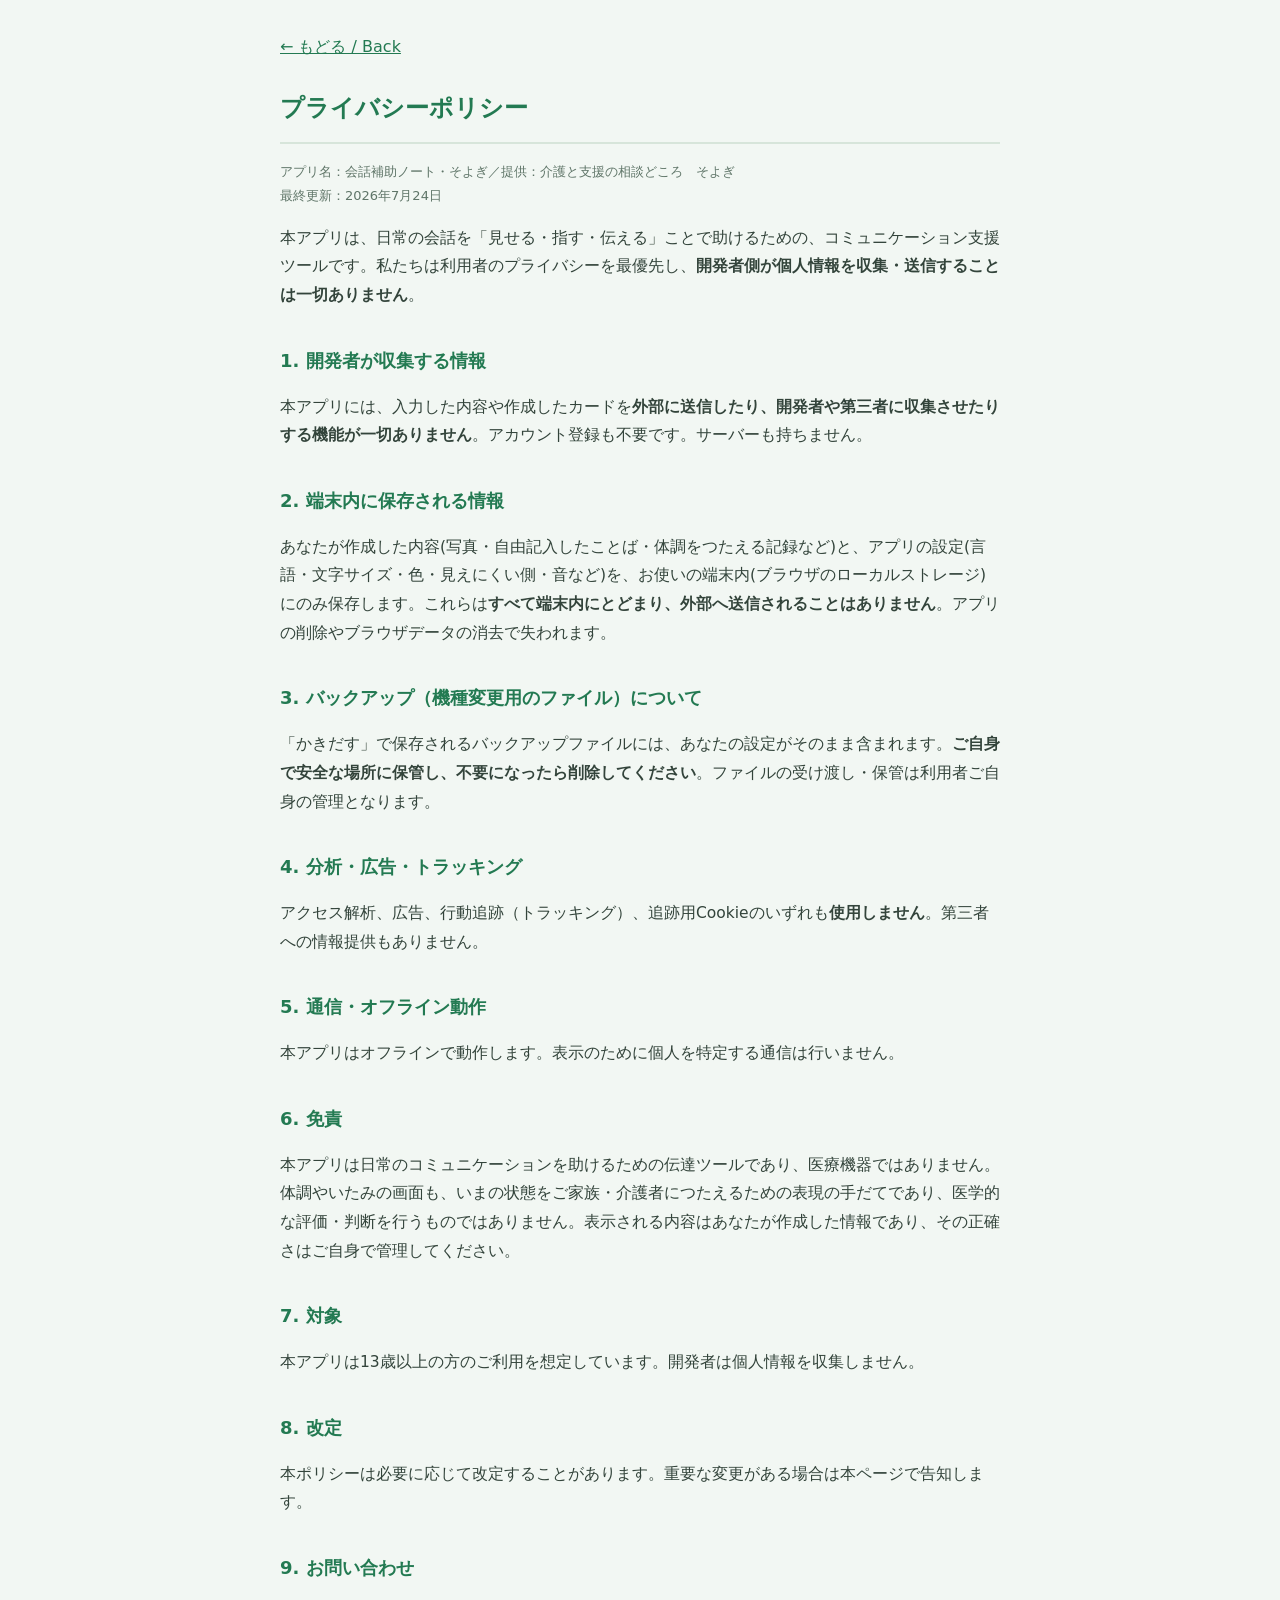
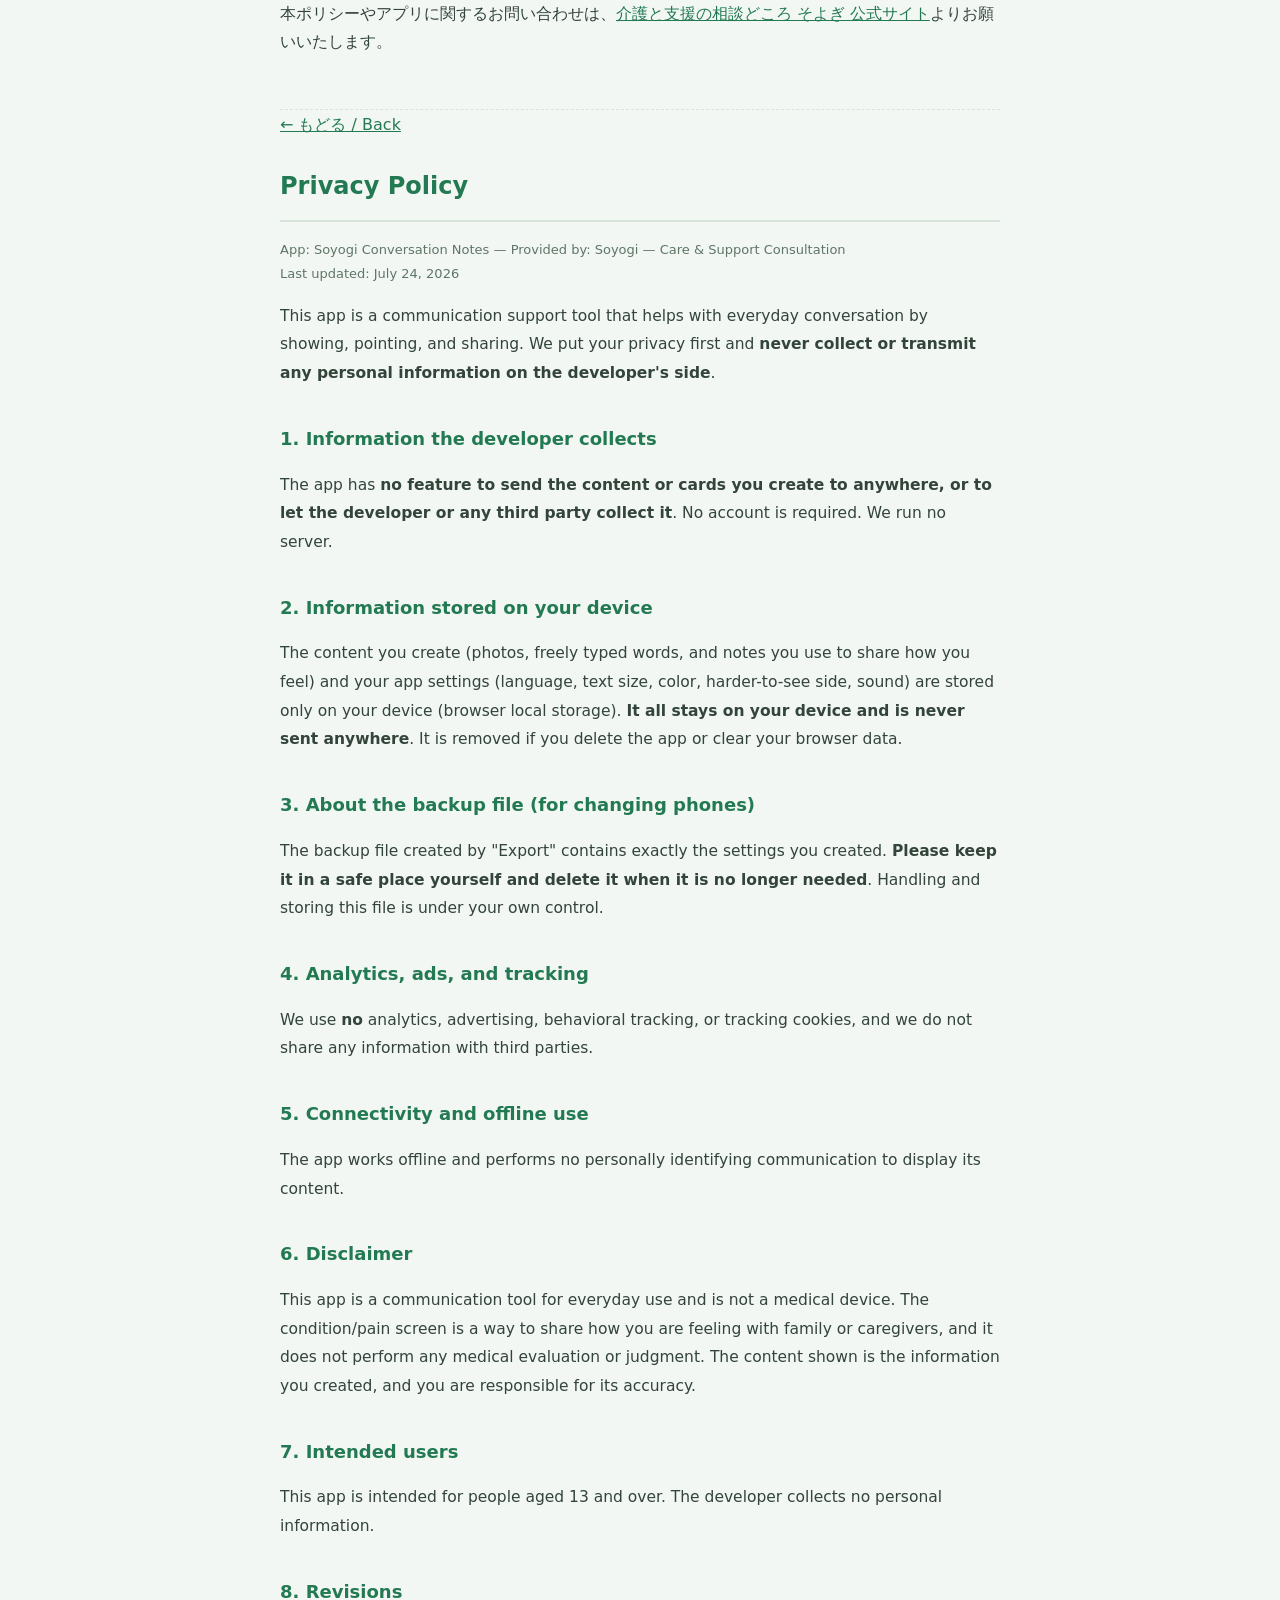
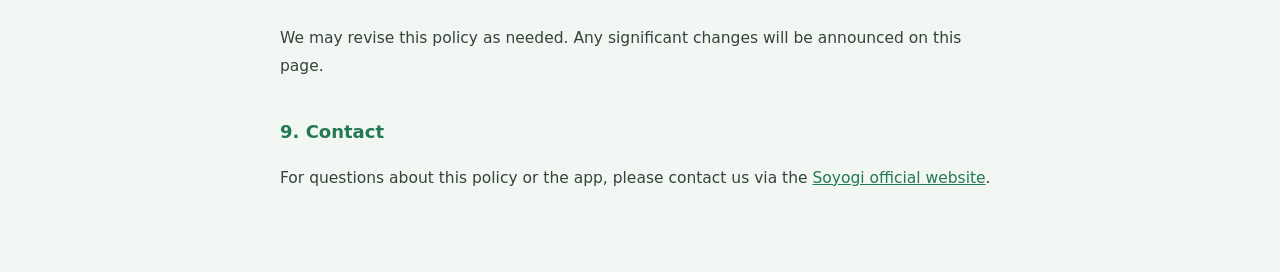
==== privacy.html @ 41d5c4c6 "kaiwa_hojo_note_web (Vercel + Farcaster Mini App) initial commit 会話補助ノート・そよぎ web公開用。fc:miniappメタ＋far" ====
<!DOCTYPE html>
<html lang="ja">
<head>
<meta charset="UTF-8">
<meta name="viewport" content="width=device-width, initial-scale=1.0">
<meta name="theme-color" content="#2e9e6b">
<title>プライバシーポリシー｜会話補助ノート・そよぎ</title>
<style>
  :root{ --brand:#237a52; --ink:#33443b; --soft:#5f7568; --line:#d7e5da; --bg:#f2f7f3; }
  *{box-sizing:border-box;}
  body{ margin:0; background:var(--bg); color:var(--ink);
    font-family:"Hiragino Kaku Gothic ProN","Yu Gothic UI","Noto Sans JP","Segoe UI",system-ui,sans-serif;
    line-height:1.85; }
  main{ max-width:760px; margin:0 auto; padding:32px 20px 64px; }
  h1{ font-size:24px; color:var(--brand); border-bottom:2px solid var(--line); padding-bottom:12px; }
  h2{ font-size:18px; color:var(--brand); margin-top:34px; }
  p,li{ font-size:15.5px; }
  ul{ padding-left:22px; }
  .meta{ color:var(--soft); font-size:13px; }
  .back{ display:inline-block; margin-bottom:8px; color:var(--brand); }
  .lang-sep{ margin:52px 0 0; border:0; border-top:1px dashed var(--line); }
  a{ color:var(--brand); }
</style>
</head>
<body>
<main>
  <a class="back" href="./">← もどる / Back</a>
  <h1>プライバシーポリシー</h1>
  <p class="meta">アプリ名：会話補助ノート・そよぎ／提供：介護と支援の相談どころ　そよぎ<br>最終更新：2026年7月24日</p>

  <p>本アプリは、日常の会話を「見せる・指す・伝える」ことで助けるための、コミュニケーション支援ツールです。私たちは利用者のプライバシーを最優先し、<strong>開発者側が個人情報を収集・送信することは一切ありません</strong>。</p>

  <h2>1. 開発者が収集する情報</h2>
  <p>本アプリには、入力した内容や作成したカードを<strong>外部に送信したり、開発者や第三者に収集させたりする機能が一切ありません</strong>。アカウント登録も不要です。サーバーも持ちません。</p>

  <h2>2. 端末内に保存される情報</h2>
  <p>あなたが作成した内容(写真・自由記入したことば・体調をつたえる記録など)と、アプリの設定(言語・文字サイズ・色・見えにくい側・音など)を、お使いの端末内(ブラウザのローカルストレージ)にのみ保存します。これらは<strong>すべて端末内にとどまり、外部へ送信されることはありません</strong>。アプリの削除やブラウザデータの消去で失われます。</p>

  <h2>3. バックアップ（機種変更用のファイル）について</h2>
  <p>「かきだす」で保存されるバックアップファイルには、あなたの設定がそのまま含まれます。<strong>ご自身で安全な場所に保管し、不要になったら削除してください</strong>。ファイルの受け渡し・保管は利用者ご自身の管理となります。</p>

  <h2>4. 分析・広告・トラッキング</h2>
  <p>アクセス解析、広告、行動追跡（トラッキング）、追跡用Cookieのいずれも<strong>使用しません</strong>。第三者への情報提供もありません。</p>

  <h2>5. 通信・オフライン動作</h2>
  <p>本アプリはオフラインで動作します。表示のために個人を特定する通信は行いません。</p>

  <h2>6. 免責</h2>
  <p>本アプリは日常のコミュニケーションを助けるための伝達ツールであり、医療機器ではありません。体調やいたみの画面も、いまの状態をご家族・介護者につたえるための表現の手だてであり、医学的な評価・判断を行うものではありません。表示される内容はあなたが作成した情報であり、その正確さはご自身で管理してください。</p>

  <h2>7. 対象</h2>
  <p>本アプリは13歳以上の方のご利用を想定しています。開発者は個人情報を収集しません。</p>

  <h2>8. 改定</h2>
  <p>本ポリシーは必要に応じて改定することがあります。重要な変更がある場合は本ページで告知します。</p>

  <h2>9. お問い合わせ</h2>
  <p>本ポリシーやアプリに関するお問い合わせは、<a href="https://soyogi.hp.peraichi.com/top" target="_blank" rel="noopener noreferrer">介護と支援の相談どころ そよぎ 公式サイト</a>よりお願いいたします。</p>

  <hr class="lang-sep">

  <a class="back" href="./">← もどる / Back</a>
  <h1>Privacy Policy</h1>
  <p class="meta">App: Soyogi Conversation Notes — Provided by: Soyogi — Care &amp; Support Consultation<br>Last updated: July 24, 2026</p>

  <p>This app is a communication support tool that helps with everyday conversation by showing, pointing, and sharing. We put your privacy first and <strong>never collect or transmit any personal information on the developer's side</strong>.</p>

  <h2>1. Information the developer collects</h2>
  <p>The app has <strong>no feature to send the content or cards you create to anywhere, or to let the developer or any third party collect it</strong>. No account is required. We run no server.</p>

  <h2>2. Information stored on your device</h2>
  <p>The content you create (photos, freely typed words, and notes you use to share how you feel) and your app settings (language, text size, color, harder-to-see side, sound) are stored only on your device (browser local storage). <strong>It all stays on your device and is never sent anywhere</strong>. It is removed if you delete the app or clear your browser data.</p>

  <h2>3. About the backup file (for changing phones)</h2>
  <p>The backup file created by "Export" contains exactly the settings you created. <strong>Please keep it in a safe place yourself and delete it when it is no longer needed</strong>. Handling and storing this file is under your own control.</p>

  <h2>4. Analytics, ads, and tracking</h2>
  <p>We use <strong>no</strong> analytics, advertising, behavioral tracking, or tracking cookies, and we do not share any information with third parties.</p>

  <h2>5. Connectivity and offline use</h2>
  <p>The app works offline and performs no personally identifying communication to display its content.</p>

  <h2>6. Disclaimer</h2>
  <p>This app is a communication tool for everyday use and is not a medical device. The condition/pain screen is a way to share how you are feeling with family or caregivers, and it does not perform any medical evaluation or judgment. The content shown is the information you created, and you are responsible for its accuracy.</p>

  <h2>7. Intended users</h2>
  <p>This app is intended for people aged 13 and over. The developer collects no personal information.</p>

  <h2>8. Revisions</h2>
  <p>We may revise this policy as needed. Any significant changes will be announced on this page.</p>

  <h2>9. Contact</h2>
  <p>For questions about this policy or the app, please contact us via the <a href="https://soyogi.hp.peraichi.com/top" target="_blank" rel="noopener noreferrer">Soyogi official website</a>.</p>
</main>
</body>
</html>
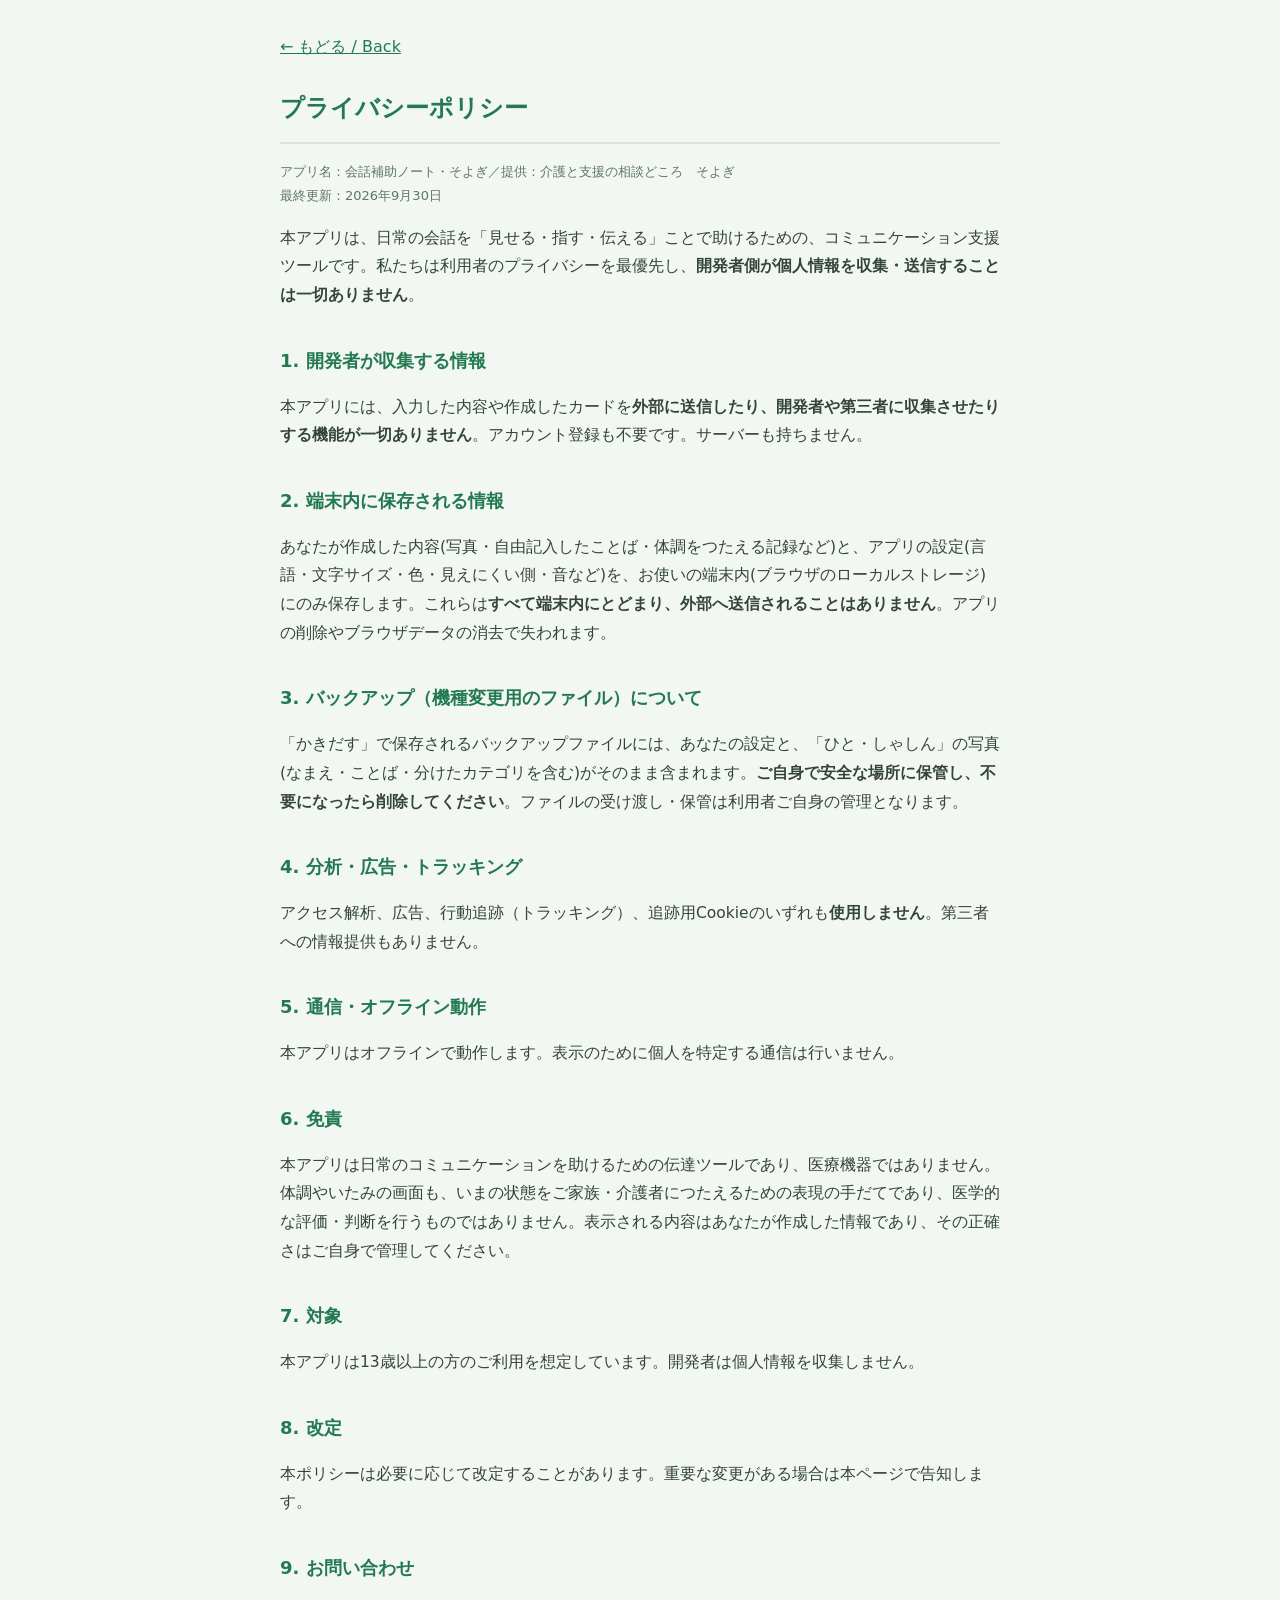
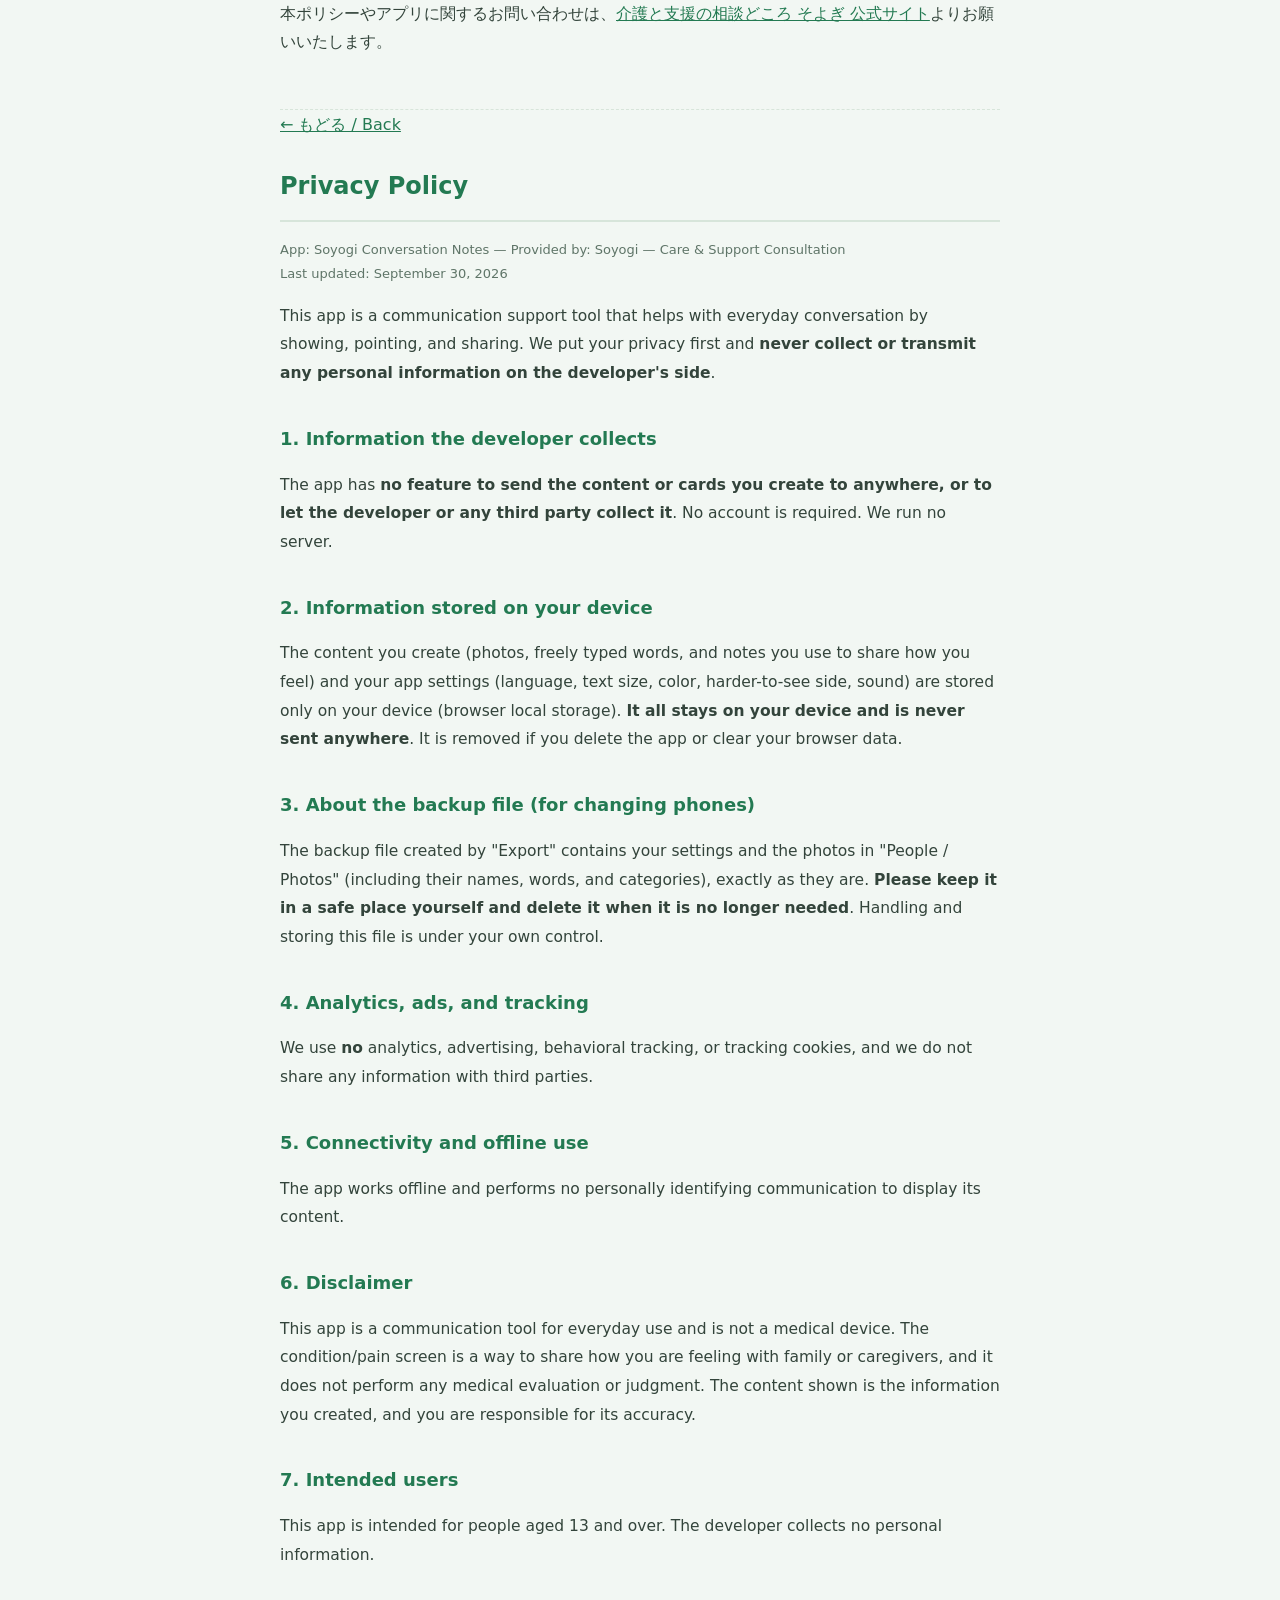
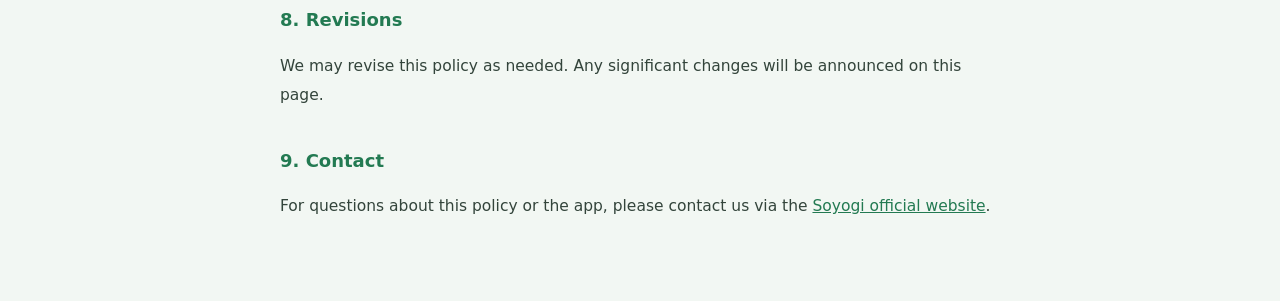
==== commit 669a34d5: "v0.1.9: 機種変更に写真も入れる・読み上げ操作(TalkBack など)でも押せる(本体と同じ app.js・tap.js・i18n.js・privacy.html・sw.js・_smoke.j" ====
--- a/privacy.html
+++ b/privacy.html
@@ -26,7 +26,7 @@
 <main>
   <a class="back" href="./">← もどる / Back</a>
   <h1>プライバシーポリシー</h1>
-  <p class="meta">アプリ名：会話補助ノート・そよぎ／提供：介護と支援の相談どころ　そよぎ<br>最終更新：2026年7月24日</p>
+  <p class="meta">アプリ名：会話補助ノート・そよぎ／提供：介護と支援の相談どころ　そよぎ<br>最終更新：2026年9月30日</p>
 
   <p>本アプリは、日常の会話を「見せる・指す・伝える」ことで助けるための、コミュニケーション支援ツールです。私たちは利用者のプライバシーを最優先し、<strong>開発者側が個人情報を収集・送信することは一切ありません</strong>。</p>
 
@@ -37,7 +37,7 @@
   <p>あなたが作成した内容(写真・自由記入したことば・体調をつたえる記録など)と、アプリの設定(言語・文字サイズ・色・見えにくい側・音など)を、お使いの端末内(ブラウザのローカルストレージ)にのみ保存します。これらは<strong>すべて端末内にとどまり、外部へ送信されることはありません</strong>。アプリの削除やブラウザデータの消去で失われます。</p>
 
   <h2>3. バックアップ（機種変更用のファイル）について</h2>
-  <p>「かきだす」で保存されるバックアップファイルには、あなたの設定がそのまま含まれます。<strong>ご自身で安全な場所に保管し、不要になったら削除してください</strong>。ファイルの受け渡し・保管は利用者ご自身の管理となります。</p>
+  <p>「かきだす」で保存されるバックアップファイルには、あなたの設定と、「ひと・しゃしん」の写真(なまえ・ことば・分けたカテゴリを含む)がそのまま含まれます。<strong>ご自身で安全な場所に保管し、不要になったら削除してください</strong>。ファイルの受け渡し・保管は利用者ご自身の管理となります。</p>
 
   <h2>4. 分析・広告・トラッキング</h2>
   <p>アクセス解析、広告、行動追跡（トラッキング）、追跡用Cookieのいずれも<strong>使用しません</strong>。第三者への情報提供もありません。</p>
@@ -55,13 +55,13 @@
   <p>本ポリシーは必要に応じて改定することがあります。重要な変更がある場合は本ページで告知します。</p>
 
   <h2>9. お問い合わせ</h2>
-  <p>本ポリシーやアプリに関するお問い合わせは、<a href="https://soyogi.hp.peraichi.com/top" target="_blank" rel="noopener noreferrer">介護と支援の相談どころ そよぎ 公式サイト</a>よりお願いいたします。</p>
+  <p>本ポリシーやアプリに関するお問い合わせは、<a href="https://soudansoyogi.com/" target="_blank" rel="noopener noreferrer">介護と支援の相談どころ そよぎ 公式サイト</a>よりお願いいたします。</p>
 
   <hr class="lang-sep">
 
   <a class="back" href="./">← もどる / Back</a>
   <h1>Privacy Policy</h1>
-  <p class="meta">App: Soyogi Conversation Notes — Provided by: Soyogi — Care &amp; Support Consultation<br>Last updated: July 24, 2026</p>
+  <p class="meta">App: Soyogi Conversation Notes — Provided by: Soyogi — Care &amp; Support Consultation<br>Last updated: September 30, 2026</p>
 
   <p>This app is a communication support tool that helps with everyday conversation by showing, pointing, and sharing. We put your privacy first and <strong>never collect or transmit any personal information on the developer's side</strong>.</p>
 
@@ -72,7 +72,7 @@
   <p>The content you create (photos, freely typed words, and notes you use to share how you feel) and your app settings (language, text size, color, harder-to-see side, sound) are stored only on your device (browser local storage). <strong>It all stays on your device and is never sent anywhere</strong>. It is removed if you delete the app or clear your browser data.</p>
 
   <h2>3. About the backup file (for changing phones)</h2>
-  <p>The backup file created by "Export" contains exactly the settings you created. <strong>Please keep it in a safe place yourself and delete it when it is no longer needed</strong>. Handling and storing this file is under your own control.</p>
+  <p>The backup file created by "Export" contains your settings and the photos in "People / Photos" (including their names, words, and categories), exactly as they are. <strong>Please keep it in a safe place yourself and delete it when it is no longer needed</strong>. Handling and storing this file is under your own control.</p>
 
   <h2>4. Analytics, ads, and tracking</h2>
   <p>We use <strong>no</strong> analytics, advertising, behavioral tracking, or tracking cookies, and we do not share any information with third parties.</p>
@@ -90,7 +90,7 @@
   <p>We may revise this policy as needed. Any significant changes will be announced on this page.</p>
 
   <h2>9. Contact</h2>
-  <p>For questions about this policy or the app, please contact us via the <a href="https://soyogi.hp.peraichi.com/top" target="_blank" rel="noopener noreferrer">Soyogi official website</a>.</p>
+  <p>For questions about this policy or the app, please contact us via the <a href="https://soudansoyogi.com/" target="_blank" rel="noopener noreferrer">Soyogi official website</a>.</p>
 </main>
 </body>
 </html>
